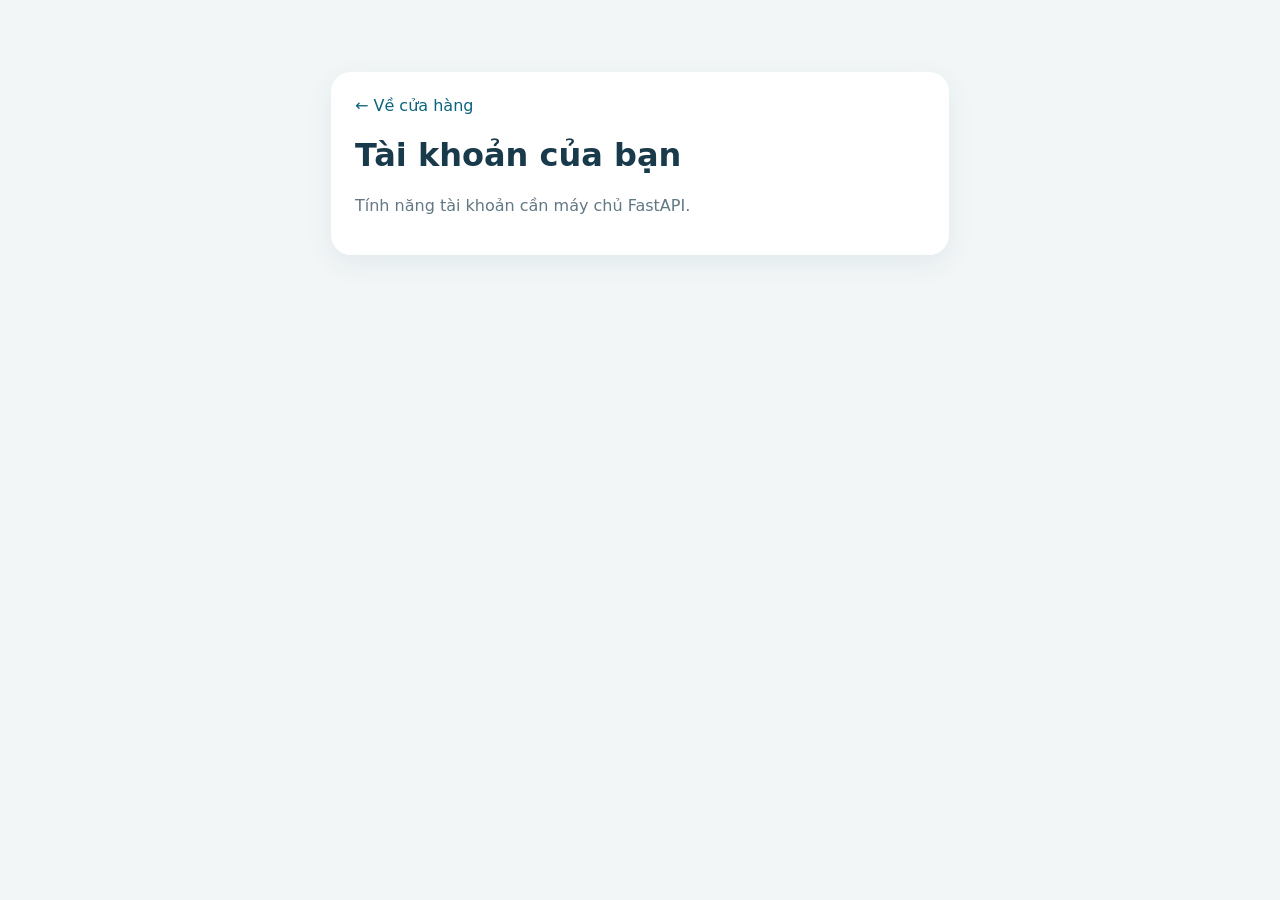
==== server/web/account.html @ b00ae8d2 "feat: add customer account page and logout" ====
<!doctype html><html lang="vi"><head><meta charset="utf-8"><meta name="viewport" content="width=device-width,initial-scale=1"><title>Tài khoản · Math Book Store</title><style>body{font-family:system-ui,sans-serif;background:#f2f6f7;margin:0;color:#193a4a}.wrap{max-width:570px;margin:8vh auto;padding:24px;background:white;border-radius:20px;box-shadow:0 8px 28px #15426312}a{color:#0c637c;text-decoration:none}button{border:0;border-radius:10px;background:#0d6681;color:#fff;padding:12px 18px;font:inherit;font-weight:700;cursor:pointer}p{color:#627885}</style></head><body><main class="wrap"><a href="/">← Về cửa hàng</a><h1>Tài khoản của bạn</h1><p id="status">Đang kiểm tra trạng thái đăng nhập...</p><p id="admin"></p><button id="logout" hidden>Đăng xuất</button></main><script>
let token='';fetch('/api/me',{credentials:'same-origin'}).then(r=>r.json()).then(d=>{if(!d.authenticated){location.replace('/login.html');return;}token=d.csrf;document.querySelector('#status').textContent='Đang đăng nhập: '+d.username+' ('+(d.role==='admin'?'quản trị viên':'khách hàng')+')';document.querySelector('#logout').hidden=false;if(d.role==='admin')document.querySelector('#admin').innerHTML='<a href="/admin.html">Vào trang quản trị sách →</a>';}).catch(()=>document.querySelector('#status').textContent='Tính năng tài khoản cần máy chủ FastAPI.');
document.querySelector('#logout').onclick=async()=>{const r=await fetch('/api/logout',{method:'POST',credentials:'same-origin',headers:{'X-CSRF-Token':token}});if(r.ok)location.href='/login.html';else alert('Không đăng xuất được');};
</script></body></html>
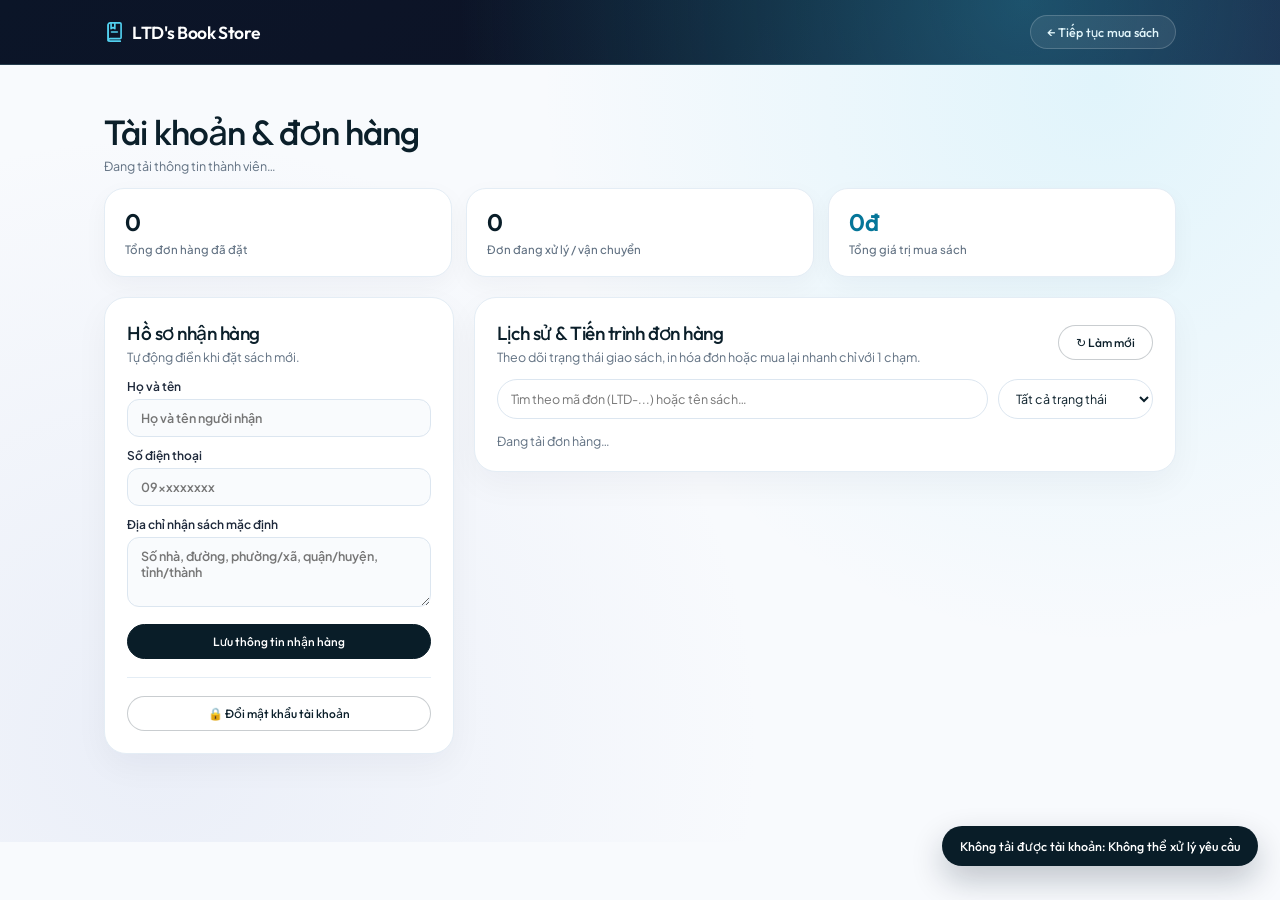
==== commit accf3001: "feat: đồng bộ v1.3.0 Pro Edition và đối chiếu hồ sơ Buổi 9" ====
--- a/server/web/account.html
+++ b/server/web/account.html
@@ -1,4 +1,408 @@
-<!doctype html><html lang="vi"><head><meta charset="utf-8"><meta name="viewport" content="width=device-width,initial-scale=1"><title>Tài khoản · Math Book Store</title><style>body{font-family:system-ui,sans-serif;background:#f2f6f7;margin:0;color:#193a4a}.wrap{max-width:570px;margin:8vh auto;padding:24px;background:white;border-radius:20px;box-shadow:0 8px 28px #15426312}a{color:#0c637c;text-decoration:none}button{border:0;border-radius:10px;background:#0d6681;color:#fff;padding:12px 18px;font:inherit;font-weight:700;cursor:pointer}p{color:#627885}</style></head><body><main class="wrap"><a href="/">← Về cửa hàng</a><h1>Tài khoản của bạn</h1><p id="status">Đang kiểm tra trạng thái đăng nhập...</p><p id="admin"></p><button id="logout" hidden>Đăng xuất</button></main><script>
-let token='';fetch('/api/me',{credentials:'same-origin'}).then(r=>r.json()).then(d=>{if(!d.authenticated){location.replace('/login.html');return;}token=d.csrf;document.querySelector('#status').textContent='Đang đăng nhập: '+d.username+' ('+(d.role==='admin'?'quản trị viên':'khách hàng')+')';document.querySelector('#logout').hidden=false;if(d.role==='admin')document.querySelector('#admin').innerHTML='<a href="/admin.html">Vào trang quản trị sách →</a>';}).catch(()=>document.querySelector('#status').textContent='Tính năng tài khoản cần máy chủ FastAPI.');
-document.querySelector('#logout').onclick=async()=>{const r=await fetch('/api/logout',{method:'POST',credentials:'same-origin',headers:{'X-CSRF-Token':token}});if(r.ok)location.href='/login.html';else alert('Không đăng xuất được');};
-</script></body></html>+<!doctype html>
+<html lang="vi">
+<head>
+  <meta charset="utf-8">
+  <meta name="viewport" content="width=device-width,initial-scale=1">
+  <meta name="theme-color" content="#091d28">
+  <title>Tài khoản & Theo dõi đơn hàng | LTD's Book Store</title>
+  <link rel="preconnect" href="https://fonts.googleapis.com">
+  <link rel="preconnect" href="https://fonts.gstatic.com" crossorigin>
+  <link href="https://fonts.googleapis.com/css2?family=Outfit:wght@400;500;600;700&family=Plus+Jakarta+Sans:wght@400;500;600;700&display=swap" rel="stylesheet">
+  <style>
+    :root {
+      --font-display: 'Outfit', 'Plus Jakarta Sans', system-ui, -apple-system, 'Segoe UI', sans-serif;
+      --font-body: 'Plus Jakarta Sans', 'Outfit', system-ui, -apple-system, 'Segoe UI', sans-serif;
+      --ink: #0b1f2a; --muted: #617182; --green: #091d28; --teal: #057699; --cyan: #52d0ef;
+      --line: #e4edf5; --bg: #f8fafd;
+      font-family: var(--font-body); color: var(--ink); background: var(--bg);
+      -webkit-font-smoothing: antialiased;
+    }
+    * { box-sizing: border-box; }
+    [hidden] { display: none !important; }
+    body {
+      margin: 0;
+      background:
+        radial-gradient(circle at 86% 10%, rgba(82, 208, 239, .14) 0, transparent 42%),
+        radial-gradient(circle at 12% 88%, rgba(172, 186, 225, .18) 0, transparent 45%),
+        var(--bg);
+      padding-bottom: 50px;
+    }
+    button, input, select, textarea { font: inherit; }
+    button { cursor: pointer; }
+    .shell { max-width: 1120px; margin: auto; padding: 20px 24px; }
+    .top {
+      background:
+        radial-gradient(circle at 80% 0%, rgba(42, 157, 186, .45) 0, transparent 55%),
+        linear-gradient(135deg, #0b1528 0%, #0d1326 58%, #191736 100%);
+      color: #fff; border-bottom: 1px solid rgba(154, 236, 238, .18);
+    }
+    .top .shell { display: flex; gap: 16px; align-items: center; justify-content: space-between; padding-top: 15px; padding-bottom: 15px; }
+    .top strong { font-family: var(--font-display); font-weight: 600; font-size: 17.5px; letter-spacing: -.02em; display: flex; align-items: center; gap: 8px; }
+    .top-links { display: flex; gap: 10px; align-items: center; }
+    .top a, .top button {
+      color: #e2f6fb; text-decoration: none; font-family: var(--font-display); font-size: 12.5px; font-weight: 500;
+      padding: 8px 16px; border-radius: 999px; border: 1px solid rgba(255, 255, 255, .18); background: rgba(255, 255, 255, .08); transition: all .2s;
+    }
+    .top a:hover, .top button:hover { background: #fff; color: #091d28; }
+
+    .lead { display: flex; justify-content: space-between; align-items: flex-end; gap: 16px; flex-wrap: wrap; padding: 24px 0 14px; }
+    h1, h2, h3 { font-family: var(--font-display); font-weight: 500; letter-spacing: -.025em; color: var(--ink); margin: 0; }
+    h1 { font-size: clamp(26px, 4vw, 35px); }
+    h2 { font-size: 19px; }
+    .muted { color: var(--muted); font-size: 12.5px; margin: 4px 0 0; }
+
+    .kpi-row { display: grid; grid-template-columns: repeat(3, 1fr); gap: 14px; margin-bottom: 20px; }
+    .kpi-card { background: #fff; border: 1px solid var(--line); border-radius: 20px; padding: 18px 20px; box-shadow: 0 8px 24px rgba(11, 27, 43, .04); }
+    .kpi-card b { display: block; font-family: var(--font-display); font-size: 24px; font-weight: 600; color: var(--green); }
+    .kpi-card.teal b { color: var(--teal); }
+    .kpi-card span { font-size: 11.5px; color: var(--muted); font-weight: 500; }
+
+    .account-grid { display: grid; grid-template-columns: 350px 1fr; gap: 20px; align-items: start; }
+    .card { background: #fff; border: 1px solid var(--line); border-radius: 22px; padding: 22px; margin-bottom: 18px; box-shadow: 0 12px 34px rgba(11, 27, 43, .045); }
+    .head { display: flex; justify-content: space-between; gap: 12px; align-items: center; flex-wrap: wrap; margin-bottom: 14px; }
+
+    label { display: block; margin: 11px 0; font-size: 12px; font-weight: 600; color: #1e293b; }
+    input, textarea, select {
+      display: block; width: 100%; margin-top: 5px; padding: 10px 13px;
+      border: 1px solid #dce6f0; border-radius: 12px; background: #f9fbfd; color: var(--ink); font-size: 12.5px;
+    }
+    input:focus, textarea:focus, select:focus { background: #fff; outline: 2px solid rgba(82, 208, 239, .25); border-color: var(--teal); }
+
+    .btn {
+      background: var(--green); border: 1px solid var(--green); border-radius: 999px; color: #fff;
+      font-family: var(--font-display); font-size: 12px; font-weight: 500; padding: 9px 17px; transition: all .2s;
+      display: inline-flex; align-items: center; justify-content: center; gap: 6px; text-decoration: none;
+    }
+    .btn:hover { background: var(--teal); border-color: var(--teal); }
+    .btn.outline { background: #fff; border-color: rgba(11, 31, 42, .22); color: var(--ink); }
+    .btn.outline:hover { background: var(--green); border-color: var(--green); color: #fff; }
+    .btn.warn { background: #fff1f2; border-color: #fecdd3; color: #be123c; }
+    .btn.warn:hover { background: #ffe4e6; }
+
+    .orders-toolbar { display: flex; gap: 10px; flex-wrap: wrap; margin-bottom: 14px; }
+    .orders-toolbar input { flex: 1; min-width: 180px; margin: 0; border-radius: 999px; background: #fff; }
+    .orders-toolbar select { width: auto; min-width: 155px; margin: 0; border-radius: 999px; background: #fff; }
+
+    .order { border: 1px solid var(--line); border-radius: 18px; padding: 18px; margin: 14px 0; background: #fcfdff; }
+    .line { display: flex; gap: 12px; justify-content: space-between; align-items: center; flex-wrap: wrap; }
+    .order-id { font-family: var(--font-display); font-weight: 600; color: var(--teal); font-size: 15px; }
+    .tag { padding: 5px 12px; border-radius: 999px; background: #dff7fa; color: var(--teal); font-family: var(--font-display); font-weight: 600; font-size: 11px; }
+    .tag.pending { background: #eef2ff; color: #4355b9; }
+    .tag.cancelled { background: #fff1f2; color: #be123c; }
+    .tag.completed { background: #dcfce7; color: #15803d; }
+
+    /* 4-Step Visual Order Stepper */
+    .stepper { display: grid; grid-template-columns: repeat(4, 1fr); gap: 6px; margin: 14px 0; }
+    .step { position: relative; padding: 7px 8px; border-radius: 10px; background: #f1f5f9; color: #94a3b8; font-size: 10.5px; font-weight: 600; text-align: center; }
+    .step.done { background: #e0f7fa; color: #057699; }
+    .step.current { background: var(--green); color: #9aecee; }
+
+    .details {
+      background: linear-gradient(145deg, #f1f9fc 0%, #ffffff 55%, #f3f5fc 100%);
+      border: 1px solid #e7eff6; padding: 12px 14px; border-radius: 14px; font-size: 12.5px; line-height: 1.75; margin-top: 10px;
+    }
+    .details img { width: 44px; height: 52px; object-fit: contain; border-radius: 5px; background: #fff; margin-right: 10px; }
+    .item { display: flex; align-items: center; justify-content: space-between; gap: 14px; padding: 4px 0; }
+    .item div { display: flex; align-items: center; }
+    .shop-feedback-box {
+      margin-top: 10px; padding: 10px 13px; border-radius: 12px;
+      background: #eef9fd; border: 1px solid rgba(82, 208, 239, .38); font-size: 12px; color: #0c4a60;
+    }
+    .info { font-size: 12px; color: #5b6b7c; line-height: 1.75; margin: 10px 0; }
+    .order-footer { display: flex; justify-content: space-between; gap: 10px; align-items: center; flex-wrap: wrap; padding-top: 10px; border-top: 1px dashed var(--line); }
+    .total { font-family: var(--font-display); font-size: 18px; font-weight: 600; color: var(--teal); }
+    .order-btns { display: flex; gap: 8px; flex-wrap: wrap; }
+
+    .toast-status {
+      position: fixed; bottom: 22px; right: 22px; z-index: 50; padding: 12px 18px;
+      border-radius: 999px; background: var(--green); color: #fff; font-family: var(--font-display);
+      font-size: 12.5px; font-weight: 500; box-shadow: 0 14px 32px rgba(9, 25, 42, .24);
+    }
+
+    @media (max-width: 880px) {
+      .account-grid { grid-template-columns: 1fr; }
+      .kpi-row { grid-template-columns: 1fr; }
+      .stepper { grid-template-columns: repeat(2, 1fr); }
+    }
+  </style>
+</head>
+<body>
+  <header class="top">
+    <div class="shell">
+      <strong>
+        <svg style="width:20px;height:20px;fill:none;stroke:#52d0ef;stroke-width:2;stroke-linecap:round;stroke-linejoin:round" viewBox="0 0 24 24" aria-hidden="true"><path d="M5 3.5A2.5 2.5 0 0 1 7.5 1H19a1.5 1.5 0 0 1 1.5 1.5v16A1.5 1.5 0 0 1 19 20H7.5A2.5 2.5 0 0 0 5 22.5z"></path><path d="M5 3.5V21a2 2 0 0 0 2 2h12.5"></path><path d="M13 1v7l-2.2-1.6L8.5 8V1"></path><line x1="9" y1="12" x2="16" y2="12"></line></svg>
+        LTD's Book Store
+      </strong>
+      <div class="top-links">
+        <a id="adminTopBtn" href="/admin.html" hidden>🎛️ Trang quản trị</a>
+        <a href="/">← Tiếp tục mua sách</a>
+        <button id="logout" type="button" hidden>Đăng xuất</button>
+      </div>
+    </div>
+  </header>
+
+  <main class="shell">
+    <div class="lead">
+      <div>
+        <h1 id="welcome">Tài khoản & đơn hàng</h1>
+        <p class="muted" id="accountStatus">Đang tải thông tin thành viên…</p>
+      </div>
+    </div>
+
+    <div class="kpi-row">
+      <div class="kpi-card"><b id="kpiOrders">0</b><span>Tổng đơn hàng đã đặt</span></div>
+      <div class="kpi-card"><b id="kpiActive">0</b><span>Đơn đang xử lý / vận chuyển</span></div>
+      <div class="kpi-card teal"><b id="kpiSpent">0đ</b><span>Tổng giá trị mua sách</span></div>
+    </div>
+
+    <div class="account-grid">
+      <aside>
+        <section class="card">
+          <div class="head">
+            <div>
+              <h2>Hồ sơ nhận hàng</h2>
+              <p class="muted">Tự động điền khi đặt sách mới.</p>
+            </div>
+          </div>
+          <form id="profileForm">
+            <label>Họ và tên<input id="pfName" required minlength="2" maxlength="80" placeholder="Họ và tên người nhận"></label>
+            <label>Số điện thoại<input id="pfPhone" required pattern="0[35789][0-9]{8}" maxlength="16" placeholder="09xxxxxxxx"></label>
+            <label>Địa chỉ nhận sách mặc định<textarea id="pfAddress" rows="3" maxlength="240" placeholder="Số nhà, đường, phường/xã, quận/huyện, tỉnh/thành"></textarea></label>
+            <button class="btn" type="submit" style="width:100%;margin-top:6px">Lưu thông tin nhận hàng</button>
+          </form>
+          <hr style="border:0;border-top:1px solid var(--line);margin:18px 0">
+          <button class="btn outline" type="button" id="togglePwBtn" style="width:100%">🔒 Đổi mật khẩu tài khoản</button>
+          <form id="pwForm" hidden style="margin-top:12px">
+            <label>Mật khẩu hiện tại<input type="password" id="pwCurrent" required minlength="8"></label>
+            <label>Mật khẩu mới (ít nhất 10 ký tự)<input type="password" id="pwNew" required minlength="10"></label>
+            <button class="btn" type="submit" style="width:100%;margin-top:6px">Cập nhật mật khẩu</button>
+          </form>
+        </section>
+      </aside>
+
+      <section class="card">
+        <div class="head">
+          <div>
+            <h2>Lịch sử & Tiến trình đơn hàng</h2>
+            <p class="muted">Theo dõi trạng thái giao sách, in hóa đơn hoặc mua lại nhanh chỉ với 1 chạm.</p>
+          </div>
+          <button class="btn outline" type="button" id="reload">↻ Làm mới</button>
+        </div>
+        <div class="orders-toolbar">
+          <input type="search" id="orderSearch" placeholder="Tìm theo mã đơn (LTD-...) hoặc tên sách…">
+          <select id="orderFilter">
+            <option value="all">Tất cả trạng thái</option>
+            <option value="pending">Chờ xác nhận</option>
+            <option value="confirmed">Đã xác nhận</option>
+            <option value="shipping">Đang giao</option>
+            <option value="completed">Hoàn tất</option>
+            <option value="cancelled">Đã hủy</option>
+          </select>
+        </div>
+        <div id="orders"><p class="muted">Đang tải đơn hàng…</p></div>
+      </section>
+    </div>
+
+    <p role="status" id="message" class="toast-status" hidden></p>
+  </main>
+
+  <script>
+    'use strict';
+    const $ = id => document.getElementById(id);
+    const money = n => new Intl.NumberFormat('vi-VN').format(n || 0) + 'đ';
+    const escapeHTML = s => String(s ?? '').replace(/[&<>"']/g, ch => ({ '&': '&amp;', '<': '&lt;', '>': '&gt;', '"': '&quot;', "'": '&#39;' }[ch]));
+    const labels = { pending: 'Chờ xác nhận', confirmed: 'Đã xác nhận', shipping: 'Đang giao hàng', completed: 'Hoàn tất', cancelled: 'Đã hủy' };
+    const pmLabels = { cod: 'Thanh toán COD', bank_qr: 'VietQR 24/7', momo: 'Ví MoMo', vnpay: 'VNPAY-QR' };
+    const CART_KEY = 'ltds-book-store-cart-v120';
+    let csrf = '', allOrders = [], toastTimer = null;
+
+    function notify(text) {
+      const m = $('message');
+      m.textContent = text;
+      m.hidden = false;
+      clearTimeout(toastTimer);
+      toastTimer = setTimeout(() => { m.hidden = true; }, 2800);
+    }
+
+    async function api(path, init = {}) {
+      const response = await fetch(path, {
+        credentials: 'same-origin', ...init,
+        headers: { ...(init.body ? { 'Content-Type': 'application/json' } : {}), ...(csrf ? { 'X-CSRF-Token': csrf } : {}), ...init.headers }
+      });
+      const result = await response.json().catch(() => ({}));
+      if (!response.ok) throw Error(result.detail || 'Không thể xử lý yêu cầu');
+      return result;
+    }
+
+    function renderStepper(status) {
+      if (status === 'cancelled') return '';
+      const steps = [
+        { key: 'pending', label: '1. Đặt đơn' },
+        { key: 'confirmed', label: '2. Đã xác nhận' },
+        { key: 'shipping', label: '3. Đang giao' },
+        { key: 'completed', label: '4. Hoàn tất' }
+      ];
+      const idx = steps.findIndex(s => s.key === status);
+      return '<div class="stepper">' + steps.map((s, i) => {
+        const cls = i < idx ? 'step done' : (i === idx ? 'step current' : 'step');
+        return `<div class="${cls}">${s.label}</div>`;
+      }).join('') + '</div>';
+    }
+
+    function renderOrdersList() {
+      const q = $('orderSearch').value.trim().toLowerCase();
+      const st = $('orderFilter').value;
+      const filtered = allOrders.filter(o => {
+        const matchSt = st === 'all' || o.status === st;
+        const hay = (o.order_number + ' ' + o.items.map(i => i.name).join(' ')).toLowerCase();
+        return matchSt && (!q || hay.includes(q));
+      });
+
+      $('kpiOrders').textContent = allOrders.length;
+      $('kpiActive').textContent = allOrders.filter(o => ['pending', 'confirmed', 'shipping'].includes(o.status)).length;
+      $('kpiSpent').textContent = money(allOrders.filter(o => o.status !== 'cancelled').reduce((s, o) => s + (o.total || 0), 0));
+
+      if (!filtered.length) {
+        $('orders').innerHTML = '<p class="muted" style="padding:20px 0">Không có đơn hàng nào khớp bộ lọc. <a href="/" style="color:#057699;font-weight:600">Khám phá tủ sách ngay →</a></p>';
+        return;
+      }
+
+      $('orders').innerHTML = filtered.map(o => {
+        const items = o.items.map(i => `<div class="item"><div><img src="${escapeHTML(i.image)}" alt=""><span>${escapeHTML(i.name)} <b>× ${i.quantity}</b></span></div><strong>${money(i.price * i.quantity)}</strong></div>`).join('');
+        const shopBox = (o.tracking_code || o.admin_note)
+          ? `<div class="shop-feedback-box">${o.tracking_code ? `<div>🚚 Mã vận đơn: <b>${escapeHTML(o.tracking_code)}</b></div>` : ''}${o.admin_note ? `<div>💬 Ghi chú từ cửa hàng: ${escapeHTML(o.admin_note)}</div>` : ''}</div>`
+          : '';
+        const shipTxt = o.shipping_fee > 0 ? ` · Phí ship: ${money(o.shipping_fee)}` : ' · Freeship';
+        const discTxt = o.discount_amount > 0 ? ` · Mã ${escapeHTML(o.promo_code)} (-${money(o.discount_amount)})` : '';
+        return `<article class="order">
+          <div class="line">
+            <div>
+              <span class="order-id">${escapeHTML(o.order_number)}</span>
+              <div class="muted">${new Date(o.created_at).toLocaleString('vi-VN')}</div>
+            </div>
+            <span class="tag ${escapeHTML(o.status)}">${escapeHTML(labels[o.status] || o.status)}</span>
+          </div>
+          ${renderStepper(o.status)}
+          <div class="details">${items}</div>
+          ${shopBox}
+          <p class="info">
+            Người nhận: <b>${escapeHTML(o.customer_name)}</b> · ${escapeHTML(o.phone)}<br>
+            Giao đến: ${escapeHTML(o.address)}<br>
+            Thanh toán: <b>${escapeHTML(pmLabels[o.payment_method] || 'Thanh toán COD')}</b>${shipTxt}${discTxt}
+          </p>
+          <div class="order-footer">
+            <strong class="total">Tổng: ${money(o.total)}</strong>
+            <div class="order-btns">
+              <button class="btn outline" type="button" data-reorder="${escapeHTML(o.id)}">🔄 Mua lại</button>
+              <button class="btn outline" type="button" data-print="${escapeHTML(o.id)}">🖨️ In phiếu</button>
+              ${o.status === 'pending' ? `<button class="btn warn" type="button" data-cancel="${escapeHTML(o.id)}">Hủy đơn</button>` : ''}
+            </div>
+          </div>
+        </article>`;
+      }).join('');
+    }
+
+    async function load() {
+      try {
+        allOrders = await api('/api/orders');
+        renderOrdersList();
+      } catch (e) { notify(e.message); }
+    }
+
+    $('orderSearch').addEventListener('input', renderOrdersList);
+    $('orderFilter').addEventListener('change', renderOrdersList);
+
+    $('orders').addEventListener('click', async e => {
+      const cancelBtn = e.target.closest('[data-cancel]');
+      const reorderBtn = e.target.closest('[data-reorder]');
+      const printBtn = e.target.closest('[data-print]');
+
+      if (reorderBtn) {
+        const ord = allOrders.find(x => x.id === reorderBtn.dataset.reorder);
+        if (!ord) return;
+        const nextCart = {};
+        for (const it of ord.items) nextCart[it.book_id] = Math.min(99, (nextCart[it.book_id] || 0) + it.quantity);
+        try { localStorage.setItem(CART_KEY, JSON.stringify(nextCart)); } catch {}
+        location.href = '/?openCart=1';
+        return;
+      }
+
+      if (printBtn) {
+        const ord = allOrders.find(x => x.id === printBtn.dataset.print);
+        if (!ord) return;
+        const win = window.open('', '_blank', 'width=720,height=680');
+        if (!win) { window.print(); return; }
+        const rows = ord.items.map(i => `<tr><td style="padding:8px 0;border-bottom:1px solid #e2e8f0">${escapeHTML(i.name)}</td><td style="text-align:center;border-bottom:1px solid #e2e8f0">${i.quantity}</td><td style="text-align:right;border-bottom:1px solid #e2e8f0">${money(i.price * i.quantity)}</td></tr>`).join('');
+        win.document.write(`<!doctype html><html lang="vi"><head><meta charset="utf-8"><title>Hóa đơn ${escapeHTML(ord.order_number)}</title><style>body{font-family:system-ui,sans-serif;padding:32px;color:#0b1f2a;max-width:640px;margin:auto}table{width:100%;border-collapse:collapse;margin:18px 0}th{text-align:left;border-bottom:2px solid #091d28;padding-bottom:8px;font-size:12px}</style></head><body><h2>LTD's Book Store — Phiếu đơn hàng</h2><p>Mã đơn: <b>${escapeHTML(ord.order_number)}</b> · Trạng thái: ${escapeHTML(labels[ord.status] || ord.status)}<br>Người nhận: ${escapeHTML(ord.customer_name)} (${escapeHTML(ord.phone)})<br>Địa chỉ: ${escapeHTML(ord.address)}</p><table><thead><tr><th>Đầu sách</th><th style="text-align:center">SL</th><th style="text-align:right">Thành tiền</th></tr></thead><tbody>${rows}</tbody></table><h3 style="text-align:right;color:#057699">Tổng thanh toán: ${money(ord.total)}</h3><script>window.onload=()=>window.print()<\/script></body></html>`);
+        win.document.close();
+        return;
+      }
+
+      if (cancelBtn) {
+        if (!confirm('Bạn muốn hủy đơn hàng này? Số lượng sách sẽ được hoàn lại kho tự động.')) return;
+        cancelBtn.disabled = true;
+        try {
+          await api('/api/orders/' + encodeURIComponent(cancelBtn.dataset.cancel) + '/cancel', { method: 'POST' });
+          await load();
+          notify('Đơn hàng đã được hủy thành công.');
+        } catch (err) { notify(err.message); } finally { cancelBtn.disabled = false; }
+      }
+    });
+
+    $('profileForm').addEventListener('submit', async e => {
+      e.preventDefault();
+      try {
+        const res = await api('/api/me/profile', {
+          method: 'PUT',
+          body: JSON.stringify({
+            full_name: $('pfName').value.trim(),
+            phone: $('pfPhone').value.trim(),
+            address: $('pfAddress').value.trim()
+          })
+        });
+        $('welcome').textContent = 'Xin chào, ' + res.full_name;
+        notify('Đã lưu hồ sơ nhận hàng mặc định!');
+      } catch (err) { notify(err.message); }
+    });
+
+    $('togglePwBtn').onclick = () => { $('pwForm').hidden = !$('pwForm').hidden; };
+    $('pwForm').addEventListener('submit', async e => {
+      e.preventDefault();
+      try {
+        await api('/api/me/password', {
+          method: 'POST',
+          body: JSON.stringify({
+            current_password: $('pwCurrent').value,
+            new_password: $('pwNew').value
+          })
+        });
+        $('pwForm').reset();
+        $('pwForm').hidden = true;
+        notify('Đã đổi mật khẩu thành công!');
+      } catch (err) { notify(err.message); }
+    });
+
+    $('reload').onclick = load;
+    $('logout').onclick = async () => {
+      try { await api('/api/logout', { method: 'POST' }); location.href = '/login.html'; }
+      catch (e) { notify(e.message); }
+    };
+
+    (async () => {
+      try {
+        const me = await api('/api/me');
+        if (!me.authenticated) { location.replace('/login.html'); return; }
+        csrf = me.csrf;
+        $('welcome').textContent = 'Xin chào, ' + (me.full_name || me.username);
+        $('accountStatus').textContent = `Tài khoản: @${me.username} · Vai trò: ${me.role === 'admin' ? 'Quản trị viên' : 'Khách hàng thành viên'}`;
+        $('pfName').value = me.full_name || '';
+        $('pfPhone').value = me.phone || '';
+        $('pfAddress').value = me.address || '';
+        $('logout').hidden = false;
+        if (me.role === 'admin') $('adminTopBtn').hidden = false;
+        await load();
+      } catch (e) { notify('Không tải được tài khoản: ' + e.message); }
+    })();
+  </script>
+</body>
+</html>
